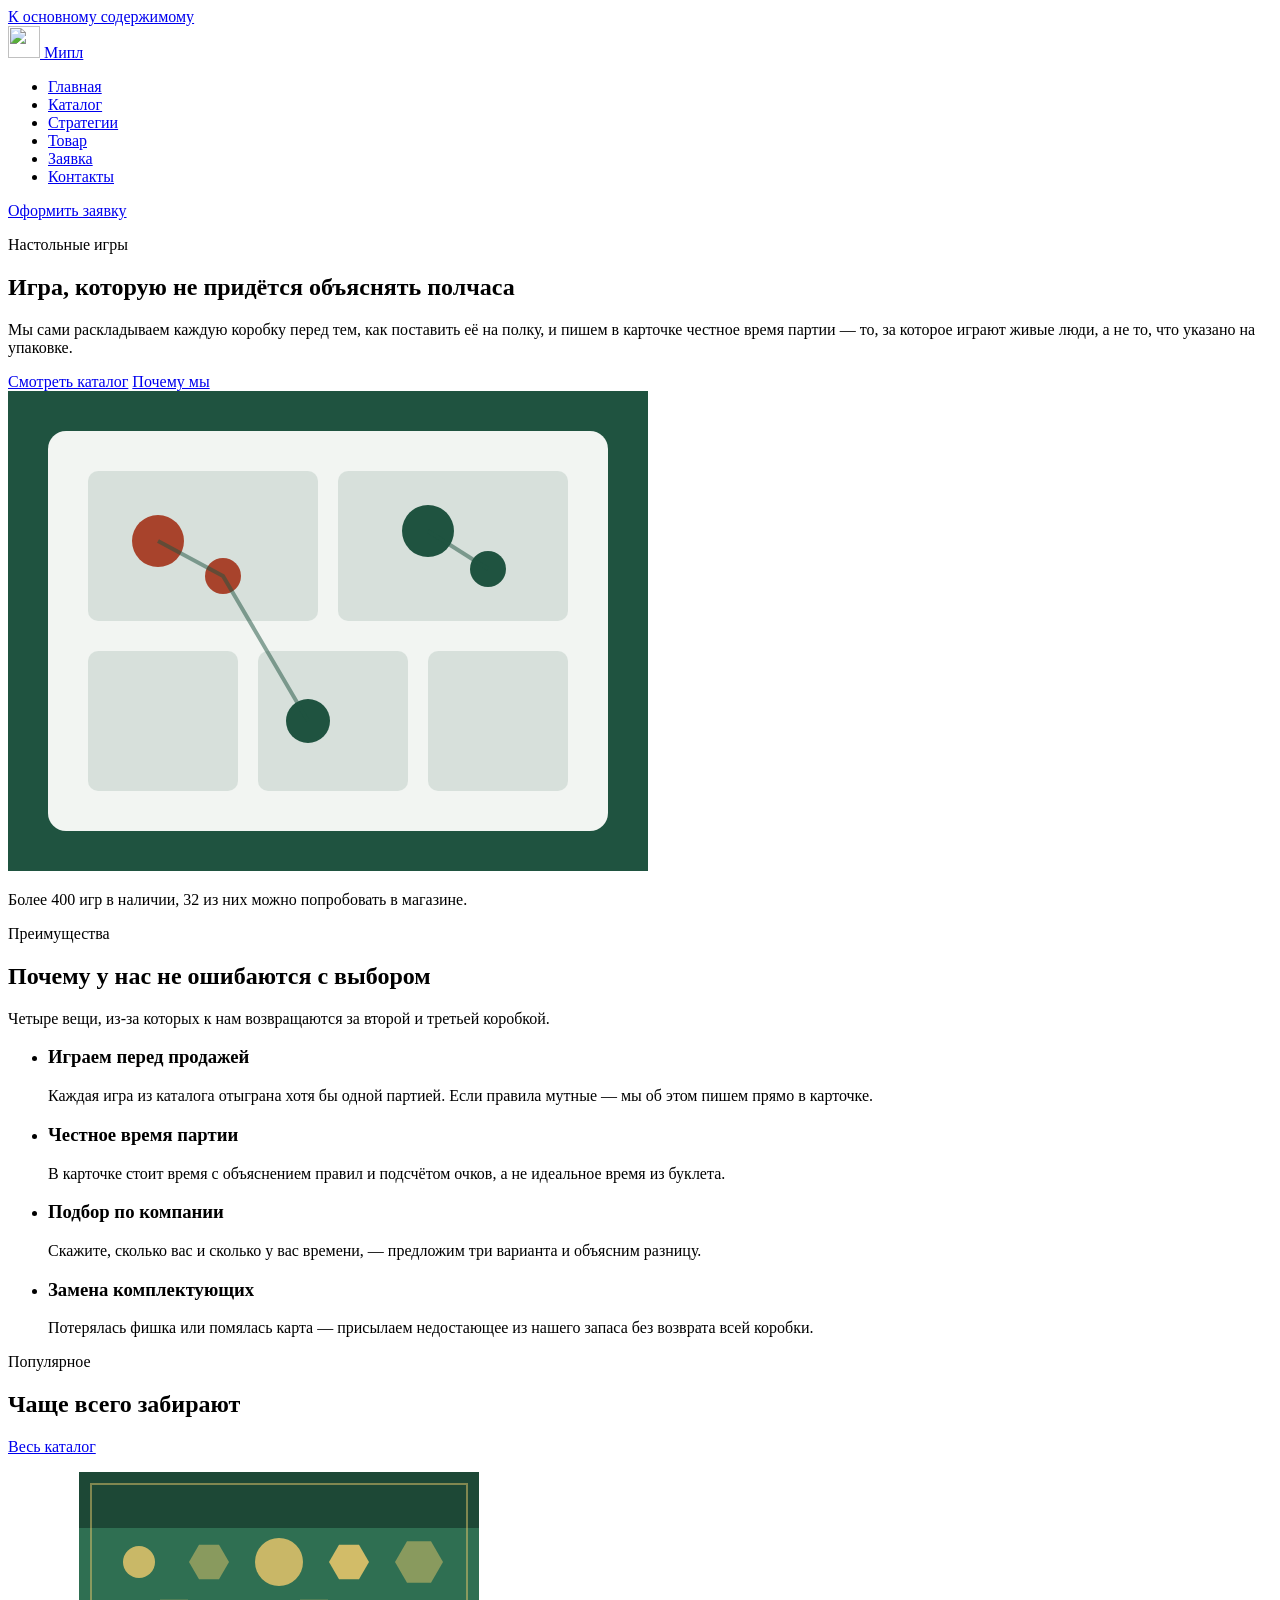
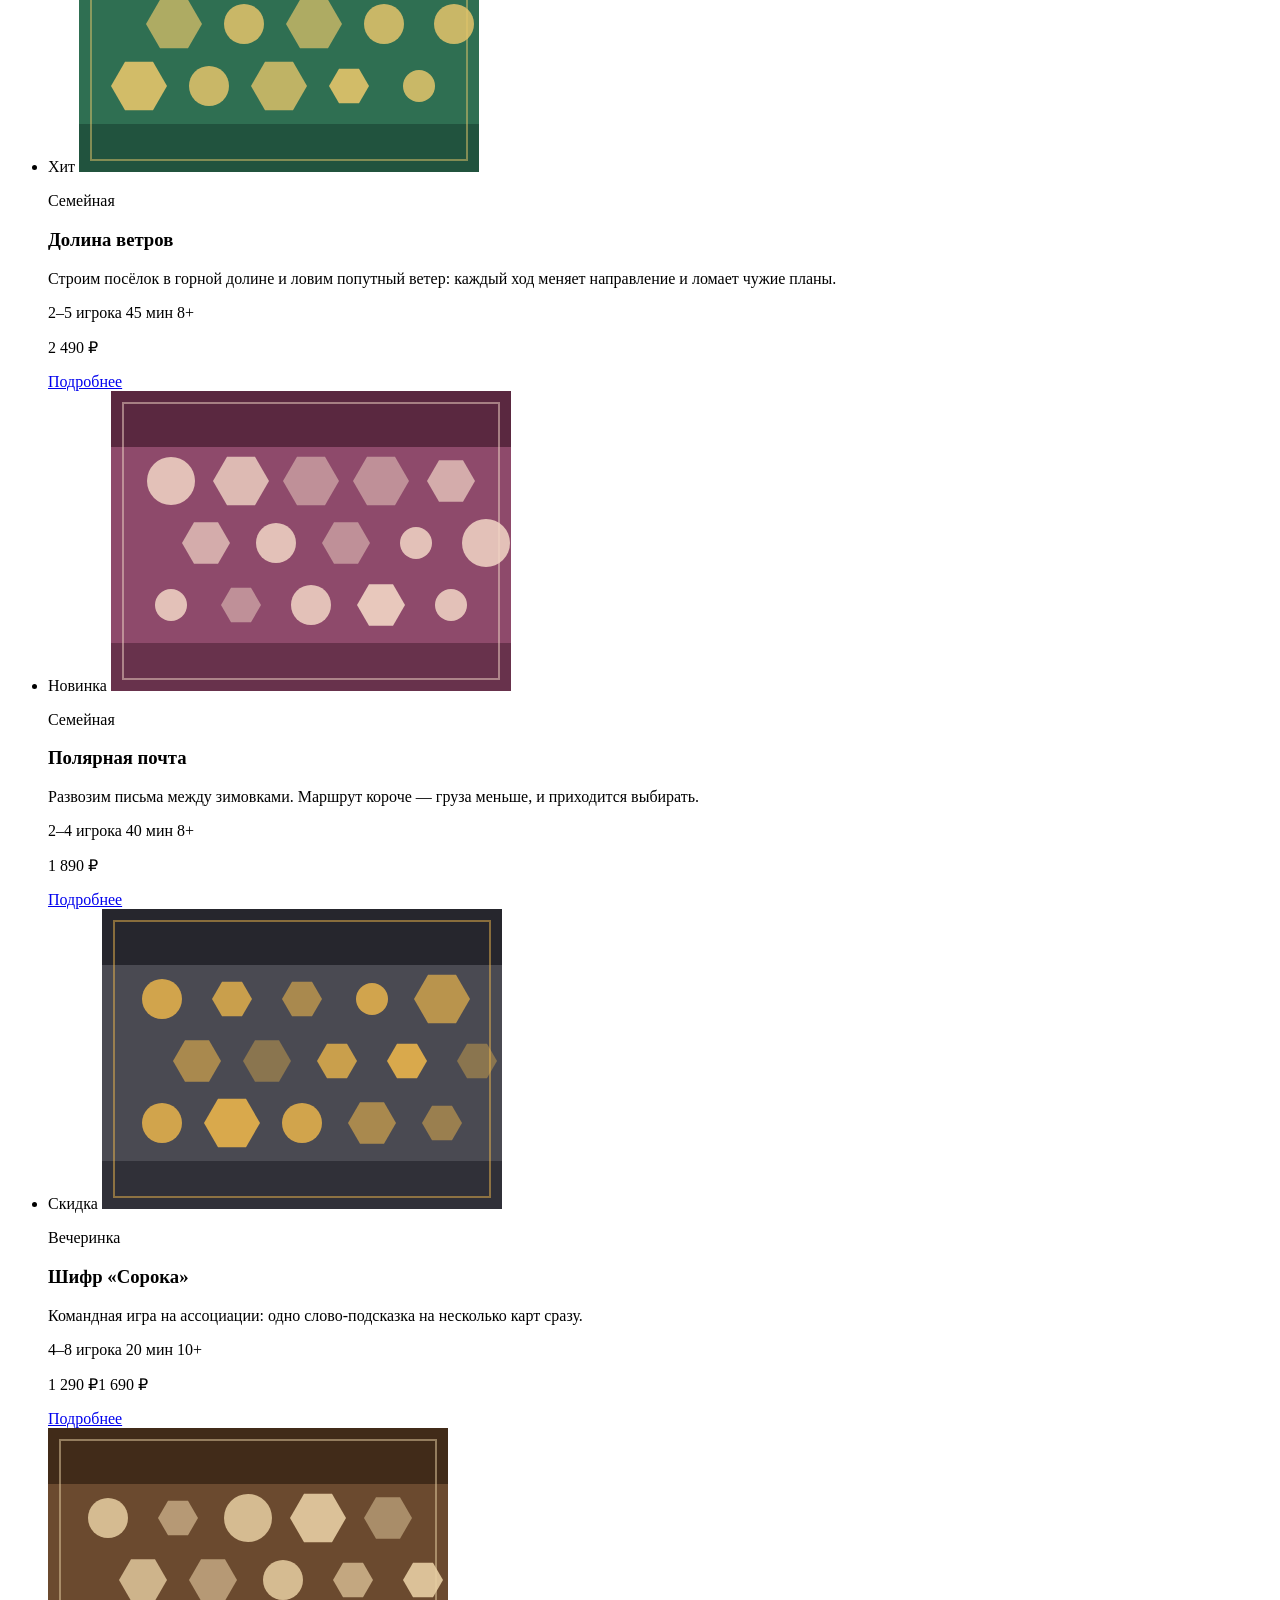
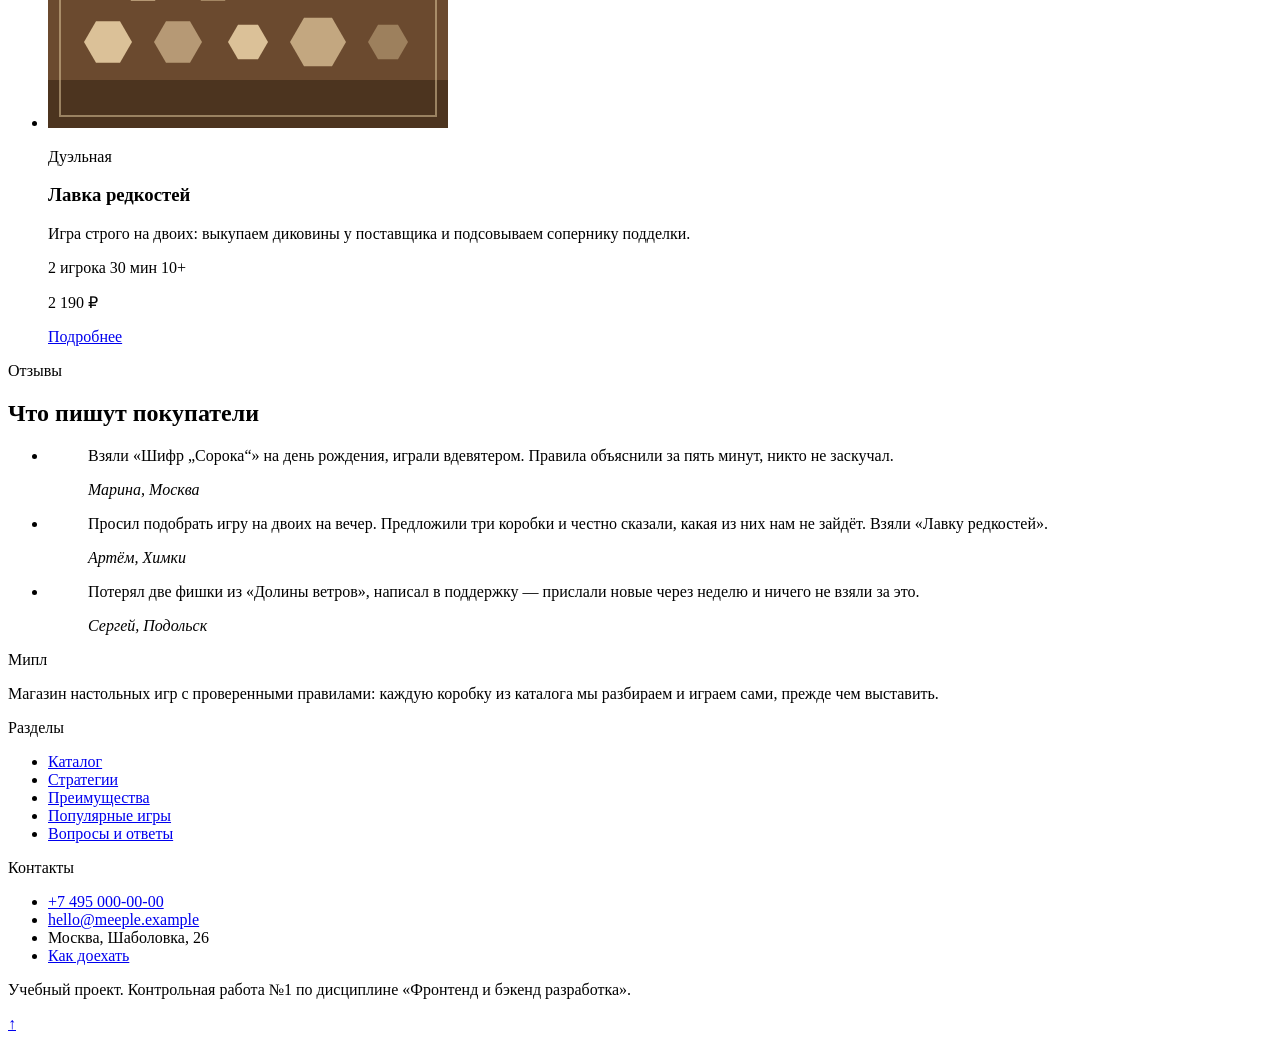
==== index.html @ 263134f0 "Главная страница: первый экран, преимущества, популярные игры, отзывы" ====
<!DOCTYPE html>
<html lang="ru">
<head>
  <meta charset="UTF-8">
  <meta name="viewport" content="width=device-width, initial-scale=1.0">
  <meta name="description" content="Настольные игры с честным описанием: отыгранные партии, реальное время игры и подбор под вашу компанию.">
  <title>Мипл — магазин настольных игр</title>
  <link rel="icon" href="images/logo.svg" type="image/svg+xml">
  <link rel="preconnect" href="https://fonts.googleapis.com">
  <link rel="preconnect" href="https://fonts.gstatic.com" crossorigin>
  <link rel="stylesheet"
        href="https://fonts.googleapis.com/css2?family=Bitter:wght@500;600;700&family=Golos+Text:wght@400;500;600;700&display=swap">
  <link rel="stylesheet" href="css/style.css">
</head>
<body>
  <a class="skip-link" href="#main">К основному содержимому</a>

  <header class="site-header" id="top">
    <div class="site-header__inner container">
      <a class="logo site-header__logo" href="index.html">
        <img class="logo__mark" src="images/logo.svg" width="32" height="32" alt="">
        <span class="logo__text">Мипл</span>
      </a>

      <nav class="site-nav" aria-label="Основная навигация">
        <ul class="site-nav__list">
            <li class="site-nav__item"><a class="site-nav__link site-nav__link--active" href="index.html" aria-current="page">Главная</a></li>
            <li class="site-nav__item"><a class="site-nav__link" href="catalog.html">Каталог</a></li>
            <li class="site-nav__item"><a class="site-nav__link" href="category.html">Стратегии</a></li>
            <li class="site-nav__item"><a class="site-nav__link" href="product.html">Товар</a></li>
            <li class="site-nav__item"><a class="site-nav__link" href="order.html">Заявка</a></li>
            <li class="site-nav__item"><a class="site-nav__link" href="contacts.html">Контакты</a></li>
        </ul>
      </nav>

      <a class="button button--ghost site-header__action" href="order.html">Оформить заявку</a>
    </div>
  </header>

  <main class="page" id="main">
    <section class="hero">
      <div class="hero__inner container">
        <div class="hero__text">
          <p class="eyebrow">Настольные игры</p>
          <h1 class="hero__title">Игра, которую не придётся объяснять полчаса</h1>
          <p class="hero__lead">
            Мы сами раскладываем каждую коробку перед тем, как поставить её
            на полку, и пишем в карточке честное время партии — то, за которое
            играют живые люди, а не то, что указано на упаковке.
          </p>
          <div class="button-group">
            <a class="button" href="catalog.html">Смотреть каталог</a>
            <a class="button button--ghost" href="#advantages">Почему мы</a>
          </div>
        </div>

        <div class="hero__media">
          <img class="hero__image" src="images/hero-table.svg" width="640" height="480"
               alt="Разложенная на столе настольная игра с фишками и связями между ними">
          <p class="hero__note">Более 400 игр в наличии, 32 из них можно попробовать в магазине.</p>
        </div>
      </div>
    </section>

    <section class="section" id="advantages">
      <div class="container">
        <div class="section__header">
          <div>
            <p class="eyebrow">Преимущества</p>
            <h2>Почему у нас не ошибаются с выбором</h2>
          </div>
          <p class="section__lead">
            Четыре вещи, из-за которых к нам возвращаются за второй и третьей коробкой.
          </p>
        </div>

        <ul class="advantages__list">
          <li class="advantage">
            <h3 class="advantage__title">Играем перед продажей</h3>
            <p class="advantage__text">
              Каждая игра из каталога отыграна хотя бы одной партией. Если правила
              мутные — мы об этом пишем прямо в карточке.
            </p>
          </li>
          <li class="advantage">
            <h3 class="advantage__title">Честное время партии</h3>
            <p class="advantage__text">
              В карточке стоит время с объяснением правил и подсчётом очков,
              а не идеальное время из буклета.
            </p>
          </li>
          <li class="advantage">
            <h3 class="advantage__title">Подбор по компании</h3>
            <p class="advantage__text">
              Скажите, сколько вас и сколько у вас времени, — предложим три
              варианта и объясним разницу.
            </p>
          </li>
          <li class="advantage">
            <h3 class="advantage__title">Замена комплектующих</h3>
            <p class="advantage__text">
              Потерялась фишка или помялась карта — присылаем недостающее
              из нашего запаса без возврата всей коробки.
            </p>
          </li>
        </ul>
      </div>
    </section>

    <section class="section section--tight" id="popular">
      <div class="container">
        <div class="section__header">
          <div>
            <p class="eyebrow">Популярное</p>
            <h2>Чаще всего забирают</h2>
          </div>
          <a class="button button--ghost" href="catalog.html">Весь каталог</a>
        </div>

        <ul class="card-grid">
      <li class="card-grid__item">
      <article class="product-card">
        <span class="product-card__badge product-card__badge--hit">Хит</span>
        <img class="product-card__image" src="images/game-valley.svg"
             width="400" height="300" alt="Коробка игры «Долина ветров»">
        <div class="product-card__body">
          <p class="product-card__category">Семейная</p>
          <h3 class="product-card__title">Долина ветров</h3>
          <p class="product-card__description">Строим посёлок в горной долине и ловим попутный ветер: каждый ход меняет направление и ломает чужие планы.</p>
          <p class="product-card__meta">
            <span>2–5 игрока</span>
            <span>45 мин</span>
            <span>8+</span>
          </p>
          <div class="product-card__footer">
            <p class="product-card__price">2 490 &#8381;</p>
            <a class="button" href="product.html">Подробнее</a>
          </div>
        </div>
      </article>
    </li>
      <li class="card-grid__item">
      <article class="product-card">
        <span class="product-card__badge product-card__badge--new">Новинка</span>
        <img class="product-card__image" src="images/game-post.svg"
             width="400" height="300" alt="Коробка игры «Полярная почта»">
        <div class="product-card__body">
          <p class="product-card__category">Семейная</p>
          <h3 class="product-card__title">Полярная почта</h3>
          <p class="product-card__description">Развозим письма между зимовками. Маршрут короче — груза меньше, и приходится выбирать.</p>
          <p class="product-card__meta">
            <span>2–4 игрока</span>
            <span>40 мин</span>
            <span>8+</span>
          </p>
          <div class="product-card__footer">
            <p class="product-card__price">1 890 &#8381;</p>
            <a class="button" href="product.html">Подробнее</a>
          </div>
        </div>
      </article>
    </li>
      <li class="card-grid__item">
      <article class="product-card product-card--discount">
        <span class="product-card__badge product-card__badge--sale">Скидка</span>
        <img class="product-card__image" src="images/game-magpie.svg"
             width="400" height="300" alt="Коробка игры «Шифр «Сорока»»">
        <div class="product-card__body">
          <p class="product-card__category">Вечеринка</p>
          <h3 class="product-card__title">Шифр «Сорока»</h3>
          <p class="product-card__description">Командная игра на ассоциации: одно слово-подсказка на несколько карт сразу.</p>
          <p class="product-card__meta">
            <span>4–8 игрока</span>
            <span>20 мин</span>
            <span>10+</span>
          </p>
          <div class="product-card__footer">
            <p class="product-card__price">1 290 &#8381;<span class="product-card__price-old">1 690 &#8381;</span></p>
            <a class="button" href="product.html">Подробнее</a>
          </div>
        </div>
      </article>
    </li>
      <li class="card-grid__item">
      <article class="product-card">
        <img class="product-card__image" src="images/game-curio.svg"
             width="400" height="300" alt="Коробка игры «Лавка редкостей»">
        <div class="product-card__body">
          <p class="product-card__category">Дуэльная</p>
          <h3 class="product-card__title">Лавка редкостей</h3>
          <p class="product-card__description">Игра строго на двоих: выкупаем диковины у поставщика и подсовываем сопернику подделки.</p>
          <p class="product-card__meta">
            <span>2 игрока</span>
            <span>30 мин</span>
            <span>10+</span>
          </p>
          <div class="product-card__footer">
            <p class="product-card__price">2 190 &#8381;</p>
            <a class="button" href="product.html">Подробнее</a>
          </div>
        </div>
      </article>
    </li>
        </ul>
      </div>
    </section>

    <section class="section section--tight" id="reviews">
      <div class="container">
        <div class="section__header">
          <div>
            <p class="eyebrow">Отзывы</p>
            <h2>Что пишут покупатели</h2>
          </div>
        </div>

        <ul class="reviews__list">
          <li>
            <blockquote class="review">
              <p class="review__text">
                Взяли «Шифр „Сорока“» на день рождения, играли вдевятером.
                Правила объяснили за пять минут, никто не заскучал.
              </p>
              <footer><cite class="review__author">Марина, Москва</cite></footer>
            </blockquote>
          </li>
          <li>
            <blockquote class="review">
              <p class="review__text">
                Просил подобрать игру на двоих на вечер. Предложили три коробки
                и честно сказали, какая из них нам не зайдёт. Взяли «Лавку редкостей».
              </p>
              <footer><cite class="review__author">Артём, Химки</cite></footer>
            </blockquote>
          </li>
          <li>
            <blockquote class="review">
              <p class="review__text">
                Потерял две фишки из «Долины ветров», написал в поддержку —
                прислали новые через неделю и ничего не взяли за это.
              </p>
              <footer><cite class="review__author">Сергей, Подольск</cite></footer>
            </blockquote>
          </li>
        </ul>
      </div>
    </section>
  </main>

  <footer class="site-footer">
    <div class="site-footer__inner container">
      <div class="site-footer__col">
        <p class="site-footer__title">Мипл</p>
        <p class="site-footer__text">
          Магазин настольных игр с проверенными правилами: каждую коробку
          из каталога мы разбираем и играем сами, прежде чем выставить.
        </p>
      </div>

      <div class="site-footer__col">
        <p class="site-footer__title">Разделы</p>
        <ul class="site-footer__list">
          <li class="site-footer__item"><a class="site-footer__link" href="catalog.html">Каталог</a></li>
          <li class="site-footer__item"><a class="site-footer__link" href="category.html">Стратегии</a></li>
          <li class="site-footer__item"><a class="site-footer__link" href="index.html#advantages">Преимущества</a></li>
          <li class="site-footer__item"><a class="site-footer__link" href="index.html#popular">Популярные игры</a></li>
          <li class="site-footer__item"><a class="site-footer__link" href="faq.html">Вопросы и ответы</a></li>
        </ul>
      </div>

      <div class="site-footer__col" id="contacts">
        <p class="site-footer__title">Контакты</p>
        <ul class="site-footer__list">
          <li class="site-footer__item"><a class="site-footer__link" href="tel:+74950000000">+7 495 000-00-00</a></li>
          <li class="site-footer__item"><a class="site-footer__link" href="mailto:hello@meeple.example">hello@meeple.example</a></li>
          <li class="site-footer__item">Москва, Шаболовка, 26</li>
          <li class="site-footer__item"><a class="site-footer__link" href="contacts.html">Как доехать</a></li>
        </ul>
      </div>
    </div>

    <div class="site-footer__bottom container">
      <p>Учебный проект. Контрольная работа №1 по дисциплине «Фронтенд и бэкенд разработка».</p>
    </div>
  </footer>

  <a class="to-top" href="#top" aria-label="Наверх">&#8593;</a>
</body>
</html>
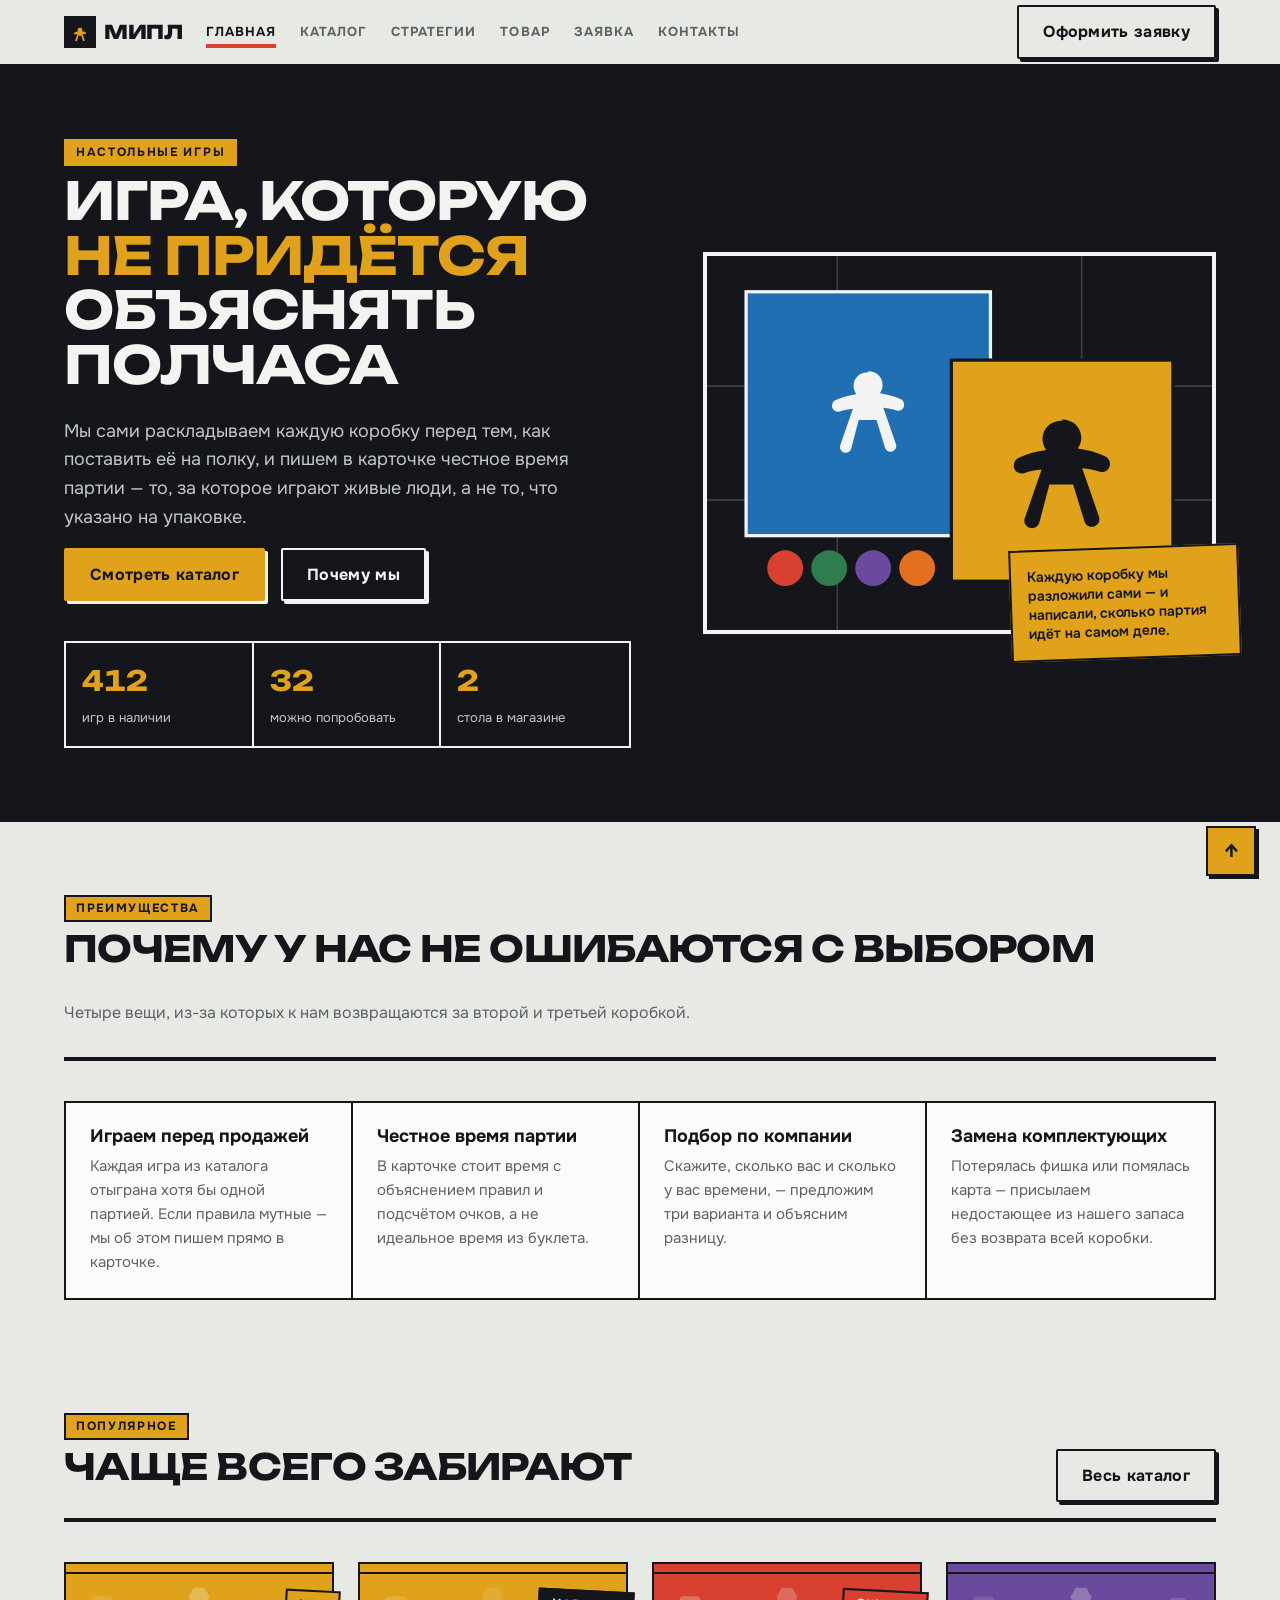
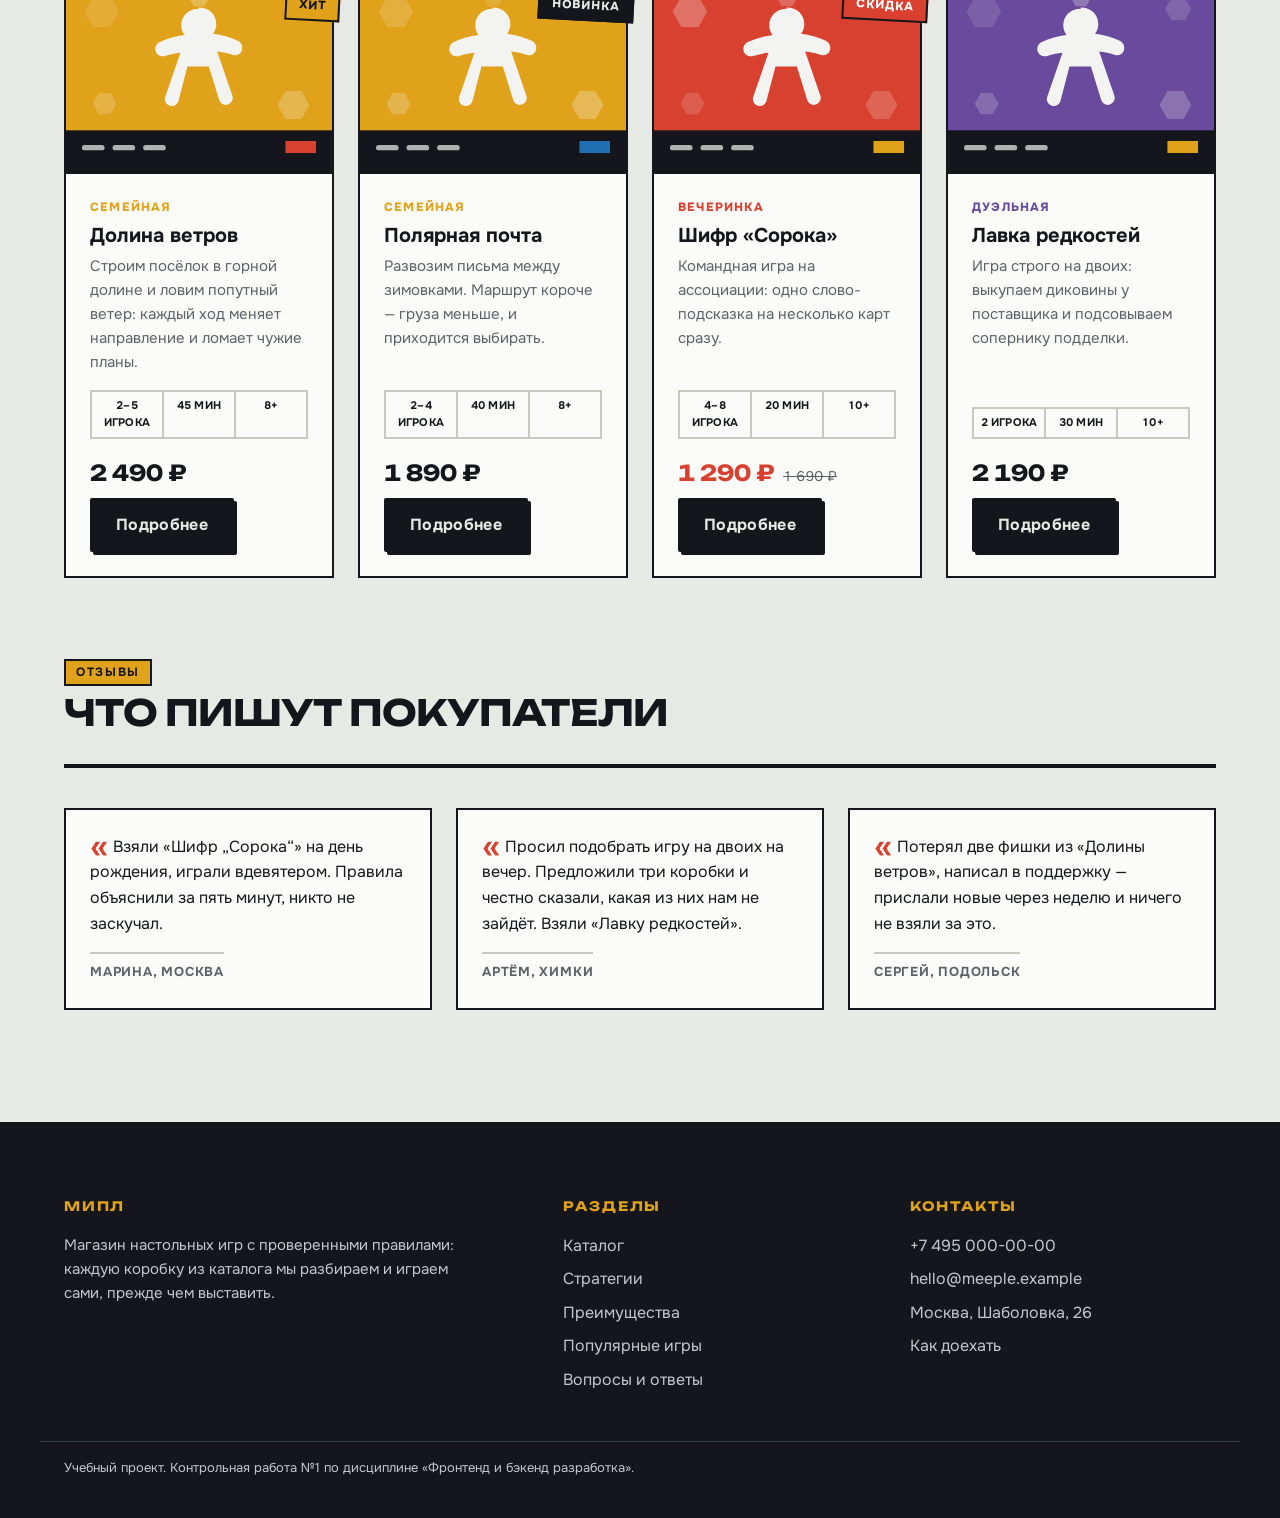
==== commit c44b8dda: "Переработка оформления: концепция коробки и цвета фишек игроков" ====
--- a/index.html
+++ b/index.html
@@ -9,7 +9,7 @@
   <link rel="preconnect" href="https://fonts.googleapis.com">
   <link rel="preconnect" href="https://fonts.gstatic.com" crossorigin>
   <link rel="stylesheet"
-        href="https://fonts.googleapis.com/css2?family=Bitter:wght@500;600;700&family=Golos+Text:wght@400;500;600;700&display=swap">
+        href="https://fonts.googleapis.com/css2?family=Unbounded:wght@700;800&family=Onest:wght@400;600;700;800&display=swap">
   <link rel="stylesheet" href="css/style.css">
 </head>
 <body>
@@ -42,7 +42,7 @@
       <div class="hero__inner container">
         <div class="hero__text">
           <p class="eyebrow">Настольные игры</p>
-          <h1 class="hero__title">Игра, которую не придётся объяснять полчаса</h1>
+          <h1 class="hero__title">Игра, которую <span class="hero__title-accent">не придётся</span> объяснять полчаса</h1>
           <p class="hero__lead">
             Мы сами раскладываем каждую коробку перед тем, как поставить её
             на полку, и пишем в карточке честное время партии — то, за которое
@@ -52,12 +52,27 @@
             <a class="button" href="catalog.html">Смотреть каталог</a>
             <a class="button button--ghost" href="#advantages">Почему мы</a>
           </div>
+
+          <ul class="hero__stats">
+            <li class="hero__stat">
+              <span class="hero__stat-value">412</span>
+              <span class="hero__stat-label">игр в наличии</span>
+            </li>
+            <li class="hero__stat">
+              <span class="hero__stat-value">32</span>
+              <span class="hero__stat-label">можно попробовать</span>
+            </li>
+            <li class="hero__stat">
+              <span class="hero__stat-value">2</span>
+              <span class="hero__stat-label">стола в магазине</span>
+            </li>
+          </ul>
         </div>
 
         <div class="hero__media">
           <img class="hero__image" src="images/hero-table.svg" width="640" height="480"
                alt="Разложенная на столе настольная игра с фишками и связями между ними">
-          <p class="hero__note">Более 400 игр в наличии, 32 из них можно попробовать в магазине.</p>
+          <p class="hero__note">Каждую коробку мы разложили сами — и написали, сколько партия идёт на самом деле.</p>
         </div>
       </div>
     </section>
@@ -119,7 +134,7 @@
 
         <ul class="card-grid">
       <li class="card-grid__item">
-      <article class="product-card">
+      <article class="product-card product-card--family">
         <span class="product-card__badge product-card__badge--hit">Хит</span>
         <img class="product-card__image" src="images/game-valley.svg"
              width="400" height="300" alt="Коробка игры «Долина ветров»">
@@ -140,7 +155,7 @@
       </article>
     </li>
       <li class="card-grid__item">
-      <article class="product-card">
+      <article class="product-card product-card--family">
         <span class="product-card__badge product-card__badge--new">Новинка</span>
         <img class="product-card__image" src="images/game-post.svg"
              width="400" height="300" alt="Коробка игры «Полярная почта»">
@@ -161,7 +176,7 @@
       </article>
     </li>
       <li class="card-grid__item">
-      <article class="product-card product-card--discount">
+      <article class="product-card product-card--party product-card--discount">
         <span class="product-card__badge product-card__badge--sale">Скидка</span>
         <img class="product-card__image" src="images/game-magpie.svg"
              width="400" height="300" alt="Коробка игры «Шифр «Сорока»»">
@@ -182,7 +197,7 @@
       </article>
     </li>
       <li class="card-grid__item">
-      <article class="product-card">
+      <article class="product-card product-card--duel">
         <img class="product-card__image" src="images/game-curio.svg"
              width="400" height="300" alt="Коробка игры «Лавка редкостей»">
         <div class="product-card__body">
--- a/css/style.css
+++ b/css/style.css
@@ -0,0 +1,1494 @@
+/* ============================================================
+   «Мипл» — магазин настольных игр
+   Контрольная работа №1. HTML и CSS
+   Мухамбетов Алим, ЭФБО-13-25
+
+   Оформление построено на двух вещах из самой предметной области:
+   крышка коробки (плотная плашка цвета, жёсткая рамка, никаких
+   размытых теней) и цвета фишек игроков — красный, синий, жёлтый,
+   зелёный, фиолетовый, оранжевый. Цвет фишки закреплён за категорией
+   игры и используется как признак, а не как украшение.
+   ============================================================ */
+
+/* ---------- 1. Переменные ---------- */
+
+:root {
+  /* Основа */
+  --color-bg: #e7e9e4;
+  --color-surface: #fbfbf9;
+  --color-surface-alt: #dfe2db;
+  --color-ink: #14161b;
+  --color-text: #14161b;
+  --color-muted: #5d6268;
+  --color-border: #14161b;
+  --color-line: #c6cac1;
+
+  /* Тёмная панель (первый экран, подвал) остаётся тёмной в обеих темах */
+  --color-panel: #14161b;
+  --color-on-panel: #f3f4f1;
+  --color-on-panel-muted: #c3c7cc;
+  --color-panel-line: #3a404a;
+
+  /* Цвета фишек игроков — они же цвета категорий */
+  --color-red: #d8402f;
+  --color-blue: #1f6fb2;
+  --color-yellow: #e0a21a;
+  --color-green: #2f7d4f;
+  --color-purple: #6a4a9c;
+  --color-orange: #e2701f;
+
+  /* Служебные роли */
+  --color-primary: #14161b;
+  --color-primary-dark: #d8402f;
+  --color-accent: #e0a21a;
+  --color-danger: #a8231b;
+  --color-success: #2f7d4f;
+
+  /* Цвет текущего блока: карточки, чипса, строки. Перебивается модификатором. */
+  --card-color: var(--color-ink);
+
+  /* Отступы */
+  --space-xs: 4px;
+  --space-sm: 8px;
+  --space-md: 16px;
+  --space-lg: 24px;
+  --space-xl: 40px;
+  --space-2xl: 72px;
+
+  /* Жёсткая тень без размытия — так лежит картонная коробка на столе */
+  --lift: 5px 5px 0 var(--color-ink);
+  --lift-sm: 3px 3px 0 var(--color-ink);
+  --border-width: 2px;
+  --radius-sm: 2px;
+
+  /* Типографика */
+  --font-display: "Unbounded", "Arial Black", Impact, sans-serif;
+  --font-body: "Onest", "Segoe UI", system-ui, sans-serif;
+
+  --container: 1200px;
+  --header-height: 64px;
+}
+
+@media (prefers-color-scheme: dark) {
+  :root {
+    --color-bg: #101217;
+    --color-surface: #191c22;
+    --color-surface-alt: #22262e;
+    --color-ink: #f3f4f1;
+    --color-text: #f3f4f1;
+    --color-muted: #9aa1a9;
+    --color-border: #3a404a;
+    --color-line: #2c313a;
+
+    --color-panel: #07090c;
+    --color-on-panel: #f3f4f1;
+    --color-on-panel-muted: #aab1b9;
+    --color-panel-line: #2c313a;
+
+    --color-red: #ef6a57;
+    --color-blue: #5a9fdc;
+    --color-yellow: #f0bc4a;
+    --color-green: #5ba97a;
+    --color-purple: #9b7fd0;
+    --color-orange: #f08f4a;
+
+    --color-primary: #f3f4f1;
+    --color-primary-dark: #ef6a57;
+    --color-danger: #ef6a57;
+    --color-success: #5ba97a;
+
+    --lift: 5px 5px 0 #000000;
+    --lift-sm: 3px 3px 0 #000000;
+  }
+}
+
+/* ---------- 2. Базовые стили ---------- */
+
+*,
+*::before,
+*::after {
+  box-sizing: border-box;
+}
+
+html {
+  scroll-behavior: smooth;
+  scroll-padding-top: calc(var(--header-height) + var(--space-lg));
+}
+
+body {
+  margin: 0;
+  background-color: var(--color-bg);
+  color: var(--color-text);
+  font-family: var(--font-body);
+  font-size: 16px;
+  line-height: 1.6;
+  -webkit-font-smoothing: antialiased;
+}
+
+h1,
+h2,
+h3 {
+  margin: 0 0 var(--space-md);
+  font-family: var(--font-display);
+  font-weight: 700;
+  line-height: 1.05;
+  letter-spacing: -0.02em;
+  text-wrap: balance;
+}
+
+h1 {
+  font-size: clamp(32px, 5.2vw, 60px);
+  text-transform: uppercase;
+}
+
+h2 {
+  font-size: clamp(24px, 3.2vw, 36px);
+  text-transform: uppercase;
+}
+
+h3 {
+  font-family: var(--font-body);
+  font-size: 20px;
+  font-weight: 700;
+  letter-spacing: 0;
+  text-transform: none;
+}
+
+p {
+  margin: 0 0 var(--space-md);
+}
+
+a {
+  color: var(--color-text);
+  text-decoration-thickness: 2px;
+  text-underline-offset: 3px;
+}
+
+img {
+  display: block;
+  max-width: 100%;
+  height: auto;
+}
+
+ul,
+ol {
+  margin: 0 0 var(--space-md);
+  padding-left: var(--space-lg);
+}
+
+:focus-visible {
+  outline: 3px solid var(--color-yellow);
+  outline-offset: 2px;
+}
+
+/* ---------- 3. Служебные блоки ---------- */
+
+.container {
+  width: 100%;
+  max-width: var(--container);
+  margin: 0 auto;
+  padding: 0 var(--space-lg);
+}
+
+.visually-hidden {
+  position: absolute;
+  width: 1px;
+  height: 1px;
+  margin: -1px;
+  padding: 0;
+  overflow: hidden;
+  clip-path: inset(50%);
+  white-space: nowrap;
+}
+
+.skip-link {
+  position: absolute;
+  top: var(--space-sm);
+  left: var(--space-sm);
+  z-index: 100;
+  padding: var(--space-sm) var(--space-md);
+  border: var(--border-width) solid var(--color-ink);
+  background-color: var(--color-yellow);
+  color: #14161b;
+  font-weight: 700;
+  text-decoration: none;
+  transform: translateY(-250%);
+  transition: transform 0.15s ease;
+}
+
+.skip-link:focus-visible {
+  transform: translateY(0);
+}
+
+.section {
+  padding: var(--space-2xl) 0;
+}
+
+.section--tight {
+  padding: var(--space-xl) 0;
+}
+
+.section__header {
+  display: flex;
+  flex-wrap: wrap;
+  align-items: flex-end;
+  justify-content: space-between;
+  gap: var(--space-md);
+  margin-bottom: var(--space-xl);
+  padding-bottom: var(--space-md);
+  border-bottom: 4px solid var(--color-ink);
+}
+
+.section__lead {
+  max-width: 58ch;
+  color: var(--color-muted);
+}
+
+.eyebrow {
+  display: inline-block;
+  margin: 0 0 var(--space-sm);
+  padding: 2px 10px;
+  border: var(--border-width) solid var(--color-ink);
+  background-color: var(--color-accent);
+  color: #14161b;
+  font-size: 12px;
+  font-weight: 700;
+  letter-spacing: 0.14em;
+  text-transform: uppercase;
+}
+
+/* ---------- 4. Кнопки ---------- */
+
+.button {
+  display: inline-flex;
+  align-items: center;
+  justify-content: center;
+  gap: var(--space-sm);
+  padding: 12px var(--space-lg);
+  border: var(--border-width) solid var(--color-ink);
+  border-radius: var(--radius-sm);
+  background-color: var(--color-ink);
+  box-shadow: var(--lift-sm);
+  color: var(--color-bg);
+  font: inherit;
+  font-weight: 700;
+  letter-spacing: 0.02em;
+  text-decoration: none;
+  cursor: pointer;
+  transition: transform 0.12s ease, box-shadow 0.12s ease, background-color 0.12s ease;
+}
+
+.button:hover {
+  background-color: var(--color-primary-dark);
+  transform: translate(-2px, -2px);
+  box-shadow: 5px 5px 0 var(--color-ink);
+}
+
+.button:active {
+  transform: translate(2px, 2px);
+  box-shadow: 0 0 0 var(--color-ink);
+}
+
+.button:focus-visible {
+  outline: 3px solid var(--color-yellow);
+  outline-offset: 3px;
+}
+
+.button--ghost {
+  background-color: transparent;
+  color: var(--color-text);
+}
+
+.button--ghost:hover {
+  background-color: var(--color-yellow);
+  color: #14161b;
+}
+
+.button--wide {
+  width: 100%;
+}
+
+.button:disabled,
+.button--disabled {
+  opacity: 0.45;
+  cursor: not-allowed;
+}
+
+.button:disabled:hover,
+.button--disabled:hover {
+  background-color: var(--color-ink);
+  transform: none;
+  box-shadow: var(--lift-sm);
+}
+
+.button-group {
+  display: flex;
+  flex-wrap: wrap;
+  gap: var(--space-md);
+}
+
+/* ---------- 5. Шапка и навигация ---------- */
+
+.site-header {
+  position: sticky;
+  top: 0;
+  z-index: 40;
+  background-color: var(--color-bg);
+  border-bottom: var(--border-width) solid var(--color-ink);
+}
+
+.site-header__inner {
+  display: flex;
+  align-items: center;
+  gap: var(--space-lg);
+  min-height: var(--header-height);
+}
+
+.logo {
+  display: inline-flex;
+  align-items: center;
+  gap: var(--space-sm);
+  color: var(--color-text);
+  font-family: var(--font-display);
+  font-size: 19px;
+  font-weight: 800;
+  letter-spacing: -0.02em;
+  text-decoration: none;
+  text-transform: uppercase;
+  white-space: nowrap;
+}
+
+.site-nav {
+  flex: 1 1 auto;
+}
+
+.site-nav__list {
+  display: flex;
+  flex-wrap: wrap;
+  gap: var(--space-xs) var(--space-lg);
+  margin: 0;
+  padding: 0;
+  list-style: none;
+}
+
+.site-nav__link {
+  position: relative;
+  display: inline-block;
+  padding: var(--space-sm) 0;
+  color: var(--color-muted);
+  font-size: 13px;
+  font-weight: 700;
+  letter-spacing: 0.08em;
+  text-decoration: none;
+  text-transform: uppercase;
+  transition: color 0.12s ease;
+}
+
+.site-nav__link::after {
+  content: "";
+  position: absolute;
+  right: 0;
+  bottom: 2px;
+  left: 0;
+  height: 4px;
+  background-color: var(--color-ink);
+  transform: scaleX(0);
+  transform-origin: left;
+  transition: transform 0.15s ease;
+}
+
+.site-nav__link:hover {
+  color: var(--color-text);
+}
+
+.site-nav__link:hover::after {
+  transform: scaleX(1);
+}
+
+.site-nav__link--active {
+  color: var(--color-text);
+}
+
+.site-nav__link--active::after {
+  background-color: var(--color-red);
+  transform: scaleX(1);
+}
+
+.site-header__action {
+  flex: 0 0 auto;
+}
+
+/* ---------- 6. Хлебные крошки ---------- */
+
+.breadcrumbs {
+  padding-top: var(--space-lg);
+}
+
+.breadcrumbs__list {
+  display: flex;
+  flex-wrap: wrap;
+  align-items: center;
+  gap: var(--space-sm);
+  margin: 0;
+  padding: 0;
+  list-style: none;
+  color: var(--color-muted);
+  font-size: 13px;
+  letter-spacing: 0.04em;
+  text-transform: uppercase;
+}
+
+.breadcrumbs__item:not(:last-child)::after {
+  content: "→";
+  margin-left: var(--space-sm);
+}
+
+.breadcrumbs__link {
+  color: var(--color-muted);
+}
+
+.breadcrumbs__link:hover {
+  color: var(--color-text);
+}
+
+/* ---------- 7. Первый экран ---------- */
+
+.hero {
+  padding: var(--space-2xl) 0;
+  background-color: var(--color-panel);
+  color: var(--color-on-panel);
+  border-bottom: var(--border-width) solid var(--color-panel);
+}
+
+.hero__inner {
+  display: grid;
+  grid-template-columns: 1.05fr 0.95fr;
+  align-items: center;
+  gap: var(--space-2xl);
+}
+
+.hero__title {
+  margin-bottom: var(--space-lg);
+  color: var(--color-on-panel);
+  font-size: clamp(30px, 4.3vw, 52px);
+}
+
+.hero__title-accent {
+  color: var(--color-yellow);
+}
+
+.hero__lead {
+  max-width: 46ch;
+  color: var(--color-on-panel-muted);
+  font-size: 18px;
+}
+
+.hero .eyebrow {
+  border-color: var(--color-yellow);
+}
+
+.hero .button {
+  background-color: var(--color-yellow);
+  border-color: var(--color-yellow);
+  box-shadow: 3px 3px 0 var(--color-on-panel);
+  color: #14161b;
+}
+
+.hero .button:hover {
+  background-color: var(--color-red);
+  border-color: var(--color-red);
+  box-shadow: 5px 5px 0 var(--color-on-panel);
+  color: #ffffff;
+}
+
+.hero .button--ghost {
+  background-color: transparent;
+  border-color: var(--color-on-panel);
+  box-shadow: 3px 3px 0 var(--color-on-panel);
+  color: var(--color-on-panel);
+}
+
+.hero .button--ghost:hover {
+  background-color: var(--color-yellow);
+  box-shadow: 5px 5px 0 var(--color-on-panel);
+  color: #14161b;
+}
+
+.hero__media {
+  position: relative;
+}
+
+.hero__image {
+  width: 100%;
+  border: 4px solid var(--color-on-panel);
+}
+
+.hero__note {
+  position: absolute;
+  right: calc(-1 * var(--space-lg));
+  bottom: calc(-1 * var(--space-lg));
+  z-index: 2;
+  max-width: 230px;
+  margin: 0;
+  padding: var(--space-md);
+  border: var(--border-width) solid var(--color-ink);
+  background-color: var(--color-yellow);
+  color: #14161b;
+  font-size: 14px;
+  font-weight: 600;
+  line-height: 1.35;
+  transform: rotate(-2deg);
+}
+
+/* Счётчики под первым экраном — реальные числа, а не украшение */
+.hero__stats {
+  display: flex;
+  flex-wrap: wrap;
+  gap: 0;
+  margin: var(--space-xl) 0 0;
+  padding: 0;
+  list-style: none;
+  border: var(--border-width) solid var(--color-on-panel);
+}
+
+.hero__stat {
+  flex: 1 1 140px;
+  padding: var(--space-md);
+  border-right: var(--border-width) solid var(--color-on-panel);
+}
+
+.hero__stat:last-child {
+  border-right: 0;
+}
+
+.hero__stat-value {
+  display: block;
+  font-family: var(--font-display);
+  font-size: 28px;
+  font-weight: 700;
+  font-variant-numeric: tabular-nums;
+  color: var(--color-yellow);
+}
+
+.hero__stat-label {
+  color: var(--color-on-panel-muted);
+  font-size: 13px;
+}
+
+/* ---------- 8. Преимущества ---------- */
+
+.advantages__list {
+  display: grid;
+  grid-template-columns: repeat(auto-fit, minmax(240px, 1fr));
+  gap: 0;
+  margin: 0;
+  padding: 0;
+  list-style: none;
+  border: var(--border-width) solid var(--color-ink);
+}
+
+.advantage {
+  padding: var(--space-lg);
+  border-right: var(--border-width) solid var(--color-ink);
+  background-color: var(--color-surface);
+}
+
+.advantage:last-child {
+  border-right: 0;
+}
+
+.advantage__title {
+  margin-bottom: var(--space-sm);
+  font-size: 18px;
+}
+
+.advantage__text {
+  margin: 0;
+  color: var(--color-muted);
+  font-size: 15px;
+}
+
+/* ---------- 9. Карточки товаров ---------- */
+
+/* Цвет фишки игрока закреплён за категорией */
+.product-card--family { --card-color: var(--color-yellow); }
+.product-card--strategy { --card-color: var(--color-blue); }
+.product-card--party { --card-color: var(--color-red); }
+.product-card--duel { --card-color: var(--color-purple); }
+.product-card--detective { --card-color: var(--color-green); }
+.product-card--kids { --card-color: var(--color-orange); }
+
+.card-grid {
+  display: grid;
+  grid-template-columns: repeat(auto-fill, minmax(260px, 1fr));
+  gap: var(--space-lg);
+  margin: 0;
+  padding: 0;
+  list-style: none;
+}
+
+.product-card {
+  position: relative;
+  display: flex;
+  flex-direction: column;
+  height: 100%;
+  border: var(--border-width) solid var(--color-ink);
+  background-color: var(--color-surface);
+  transition: transform 0.12s ease, box-shadow 0.12s ease;
+}
+
+.product-card::before {
+  content: "";
+  display: block;
+  height: 10px;
+  background-color: var(--card-color);
+  border-bottom: var(--border-width) solid var(--color-ink);
+}
+
+.product-card:hover,
+.product-card:focus-within {
+  transform: translate(-3px, -3px);
+  box-shadow: var(--lift);
+}
+
+.product-card__image {
+  width: 100%;
+  aspect-ratio: 4 / 3;
+  object-fit: cover;
+  border-bottom: var(--border-width) solid var(--color-ink);
+}
+
+.product-card__badge {
+  position: absolute;
+  top: 26px;
+  right: -8px;
+  z-index: 3;
+  padding: 4px 12px;
+  border: var(--border-width) solid var(--color-ink);
+  background-color: var(--color-surface);
+  color: var(--color-text);
+  font-size: 12px;
+  font-weight: 800;
+  letter-spacing: 0.08em;
+  text-transform: uppercase;
+  transform: rotate(3deg);
+}
+
+.product-card__badge--hit {
+  background-color: var(--color-yellow);
+  color: #14161b;
+}
+
+.product-card__badge--sale {
+  background-color: var(--color-red);
+  color: #ffffff;
+}
+
+.product-card__badge--new {
+  background-color: var(--color-ink);
+  color: var(--color-bg);
+}
+
+.product-card__body {
+  display: flex;
+  flex: 1 1 auto;
+  flex-direction: column;
+  gap: var(--space-sm);
+  padding: var(--space-lg);
+}
+
+.product-card__category {
+  margin: 0;
+  color: var(--card-color);
+  font-size: 12px;
+  font-weight: 800;
+  letter-spacing: 0.1em;
+  text-transform: uppercase;
+}
+
+.product-card__title {
+  margin: 0;
+  font-size: 20px;
+}
+
+.product-card__description {
+  flex: 1 1 auto;
+  margin: 0;
+  color: var(--color-muted);
+  font-size: 15px;
+}
+
+/* Три метки как на дне коробки: игроки, время, возраст */
+.product-card__meta {
+  display: flex;
+  flex-wrap: nowrap;
+  gap: 0;
+  margin: var(--space-sm) 0 0;
+  border: var(--border-width) solid var(--color-line);
+  font-size: 11px;
+  font-weight: 700;
+  letter-spacing: 0.02em;
+  text-transform: uppercase;
+}
+
+.product-card__meta span {
+  flex: 1 1 0;
+  min-width: 0;
+  padding: 5px 6px;
+  border-right: var(--border-width) solid var(--color-line);
+  text-align: center;
+  font-variant-numeric: tabular-nums;
+}
+
+.product-card__meta span:last-child {
+  border-right: 0;
+}
+
+.product-card__footer {
+  display: flex;
+  flex-wrap: wrap;
+  align-items: center;
+  justify-content: space-between;
+  gap: var(--space-sm);
+  margin-top: var(--space-sm);
+}
+
+.product-card__price {
+  margin: 0;
+  font-family: var(--font-display);
+  font-size: 22px;
+  font-weight: 700;
+  font-variant-numeric: tabular-nums;
+}
+
+.product-card__price-old {
+  margin-left: var(--space-sm);
+  color: var(--color-muted);
+  font-family: var(--font-body);
+  font-size: 14px;
+  font-weight: 400;
+  text-decoration: line-through;
+}
+
+.product-card--discount .product-card__price {
+  color: var(--color-red);
+}
+
+/* ---------- 10. Каталог ---------- */
+
+.catalog__layout {
+  display: grid;
+  grid-template-columns: 250px 1fr;
+  align-items: start;
+  gap: var(--space-xl);
+}
+
+.filters {
+  position: sticky;
+  top: calc(var(--header-height) + var(--space-lg));
+  padding: var(--space-lg);
+  border: var(--border-width) solid var(--color-ink);
+  background-color: var(--color-surface);
+}
+
+.filters__title {
+  margin-bottom: var(--space-lg);
+  font-size: 16px;
+  letter-spacing: 0.08em;
+  text-transform: uppercase;
+}
+
+.filters__group {
+  margin: 0 0 var(--space-lg);
+  padding: 0;
+  border: 0;
+}
+
+.filters__legend {
+  margin-bottom: var(--space-sm);
+  padding: 0;
+  font-size: 12px;
+  font-weight: 800;
+  letter-spacing: 0.1em;
+  text-transform: uppercase;
+}
+
+.filters__list {
+  margin: 0;
+  padding: 0;
+  list-style: none;
+}
+
+.filters__item {
+  margin-bottom: var(--space-xs);
+}
+
+.filters__option {
+  display: flex;
+  align-items: center;
+  gap: var(--space-sm);
+  font-size: 15px;
+  cursor: pointer;
+}
+
+.filters__option input {
+  accent-color: var(--color-red);
+  width: 16px;
+  height: 16px;
+}
+
+.filters__note {
+  margin: 0 0 var(--space-md);
+  color: var(--color-muted);
+  font-size: 13px;
+}
+
+.catalog__toolbar {
+  display: flex;
+  flex-wrap: wrap;
+  align-items: center;
+  justify-content: space-between;
+  gap: var(--space-md);
+  margin-bottom: var(--space-lg);
+}
+
+.chips {
+  display: flex;
+  flex-wrap: wrap;
+  gap: var(--space-sm);
+  margin: 0;
+  padding: 0;
+  list-style: none;
+}
+
+.chip {
+  display: inline-block;
+  padding: 5px 14px;
+  border: var(--border-width) solid var(--color-ink);
+  color: var(--color-text);
+  font-size: 13px;
+  font-weight: 700;
+  letter-spacing: 0.04em;
+  text-decoration: none;
+  text-transform: uppercase;
+  transition: background-color 0.12s ease, color 0.12s ease;
+}
+
+.chip:hover {
+  background-color: var(--color-yellow);
+  color: #14161b;
+}
+
+.chip--active {
+  background-color: var(--color-ink);
+  color: var(--color-bg);
+}
+
+/* ---------- 11. Страница товара ---------- */
+
+.product__layout {
+  display: grid;
+  grid-template-columns: 1fr 1fr;
+  align-items: start;
+  gap: var(--space-2xl);
+}
+
+.product__gallery {
+  position: relative;
+}
+
+.product__image {
+  width: 100%;
+  border: var(--border-width) solid var(--color-ink);
+  box-shadow: var(--lift);
+}
+
+.product__badge {
+  position: absolute;
+  top: var(--space-lg);
+  right: calc(-1 * var(--space-md));
+  z-index: 2;
+  padding: 6px 16px;
+  border: var(--border-width) solid var(--color-ink);
+  background-color: var(--color-yellow);
+  color: #14161b;
+  font-size: 13px;
+  font-weight: 800;
+  letter-spacing: 0.08em;
+  text-transform: uppercase;
+  transform: rotate(4deg);
+}
+
+.product__price-row {
+  display: flex;
+  flex-wrap: wrap;
+  align-items: center;
+  gap: var(--space-lg);
+  margin-bottom: var(--space-lg);
+  padding: var(--space-md) 0;
+  border-top: 4px solid var(--color-ink);
+  border-bottom: 4px solid var(--color-ink);
+}
+
+.product__price {
+  margin: 0;
+  font-family: var(--font-display);
+  font-size: 38px;
+  font-weight: 700;
+  font-variant-numeric: tabular-nums;
+}
+
+.product__stock {
+  display: inline-flex;
+  align-items: center;
+  gap: var(--space-sm);
+  margin: 0;
+  color: var(--color-success);
+  font-size: 14px;
+  font-weight: 700;
+}
+
+.product__stock::before {
+  content: "";
+  width: 10px;
+  height: 10px;
+  background-color: var(--color-success);
+}
+
+.product__facts {
+  display: grid;
+  grid-template-columns: repeat(auto-fit, minmax(110px, 1fr));
+  gap: 0;
+  margin: 0 0 var(--space-lg);
+  padding: 0;
+  list-style: none;
+  border: var(--border-width) solid var(--color-ink);
+}
+
+.product__facts li {
+  padding: var(--space-sm) var(--space-md);
+  border-right: var(--border-width) solid var(--color-ink);
+}
+
+.product__facts li:last-child {
+  border-right: 0;
+}
+
+.product__fact-label {
+  display: block;
+  color: var(--color-muted);
+  font-size: 12px;
+  letter-spacing: 0.06em;
+  text-transform: uppercase;
+}
+
+.product__fact-value {
+  font-family: var(--font-display);
+  font-size: 17px;
+  font-weight: 700;
+}
+
+/* ---------- 12. Таблица ---------- */
+
+.data-table__wrapper {
+  overflow-x: auto;
+  border: var(--border-width) solid var(--color-ink);
+  background-color: var(--color-surface);
+}
+
+.data-table {
+  width: 100%;
+  border-collapse: collapse;
+  font-size: 15px;
+}
+
+.data-table caption {
+  padding: var(--space-md);
+  border-bottom: var(--border-width) solid var(--color-ink);
+  background-color: var(--color-surface-alt);
+  font-size: 13px;
+  font-weight: 700;
+  letter-spacing: 0.06em;
+  text-align: left;
+  text-transform: uppercase;
+}
+
+.data-table th,
+.data-table td {
+  padding: 11px var(--space-md);
+  border-bottom: 1px solid var(--color-line);
+  text-align: left;
+  vertical-align: top;
+}
+
+.data-table thead th {
+  border-bottom: var(--border-width) solid var(--color-ink);
+  background-color: var(--color-ink);
+  color: var(--color-bg);
+  font-size: 12px;
+  letter-spacing: 0.08em;
+  text-transform: uppercase;
+}
+
+.data-table tbody th {
+  font-weight: 700;
+}
+
+.data-table tbody tr:last-child th,
+.data-table tbody tr:last-child td {
+  border-bottom: 0;
+}
+
+.data-table tbody tr:hover {
+  background-color: var(--color-surface-alt);
+}
+
+.data-table__cell--num {
+  font-variant-numeric: tabular-nums;
+}
+
+/* ---------- 13. Формы ---------- */
+
+.order-form {
+  display: grid;
+  grid-template-columns: repeat(2, 1fr);
+  gap: var(--space-lg);
+  padding: var(--space-xl);
+  border: var(--border-width) solid var(--color-ink);
+  background-color: var(--color-surface);
+  box-shadow: var(--lift);
+}
+
+.order-form__field {
+  display: flex;
+  flex-direction: column;
+  gap: var(--space-xs);
+}
+
+.order-form__field--wide {
+  grid-column: 1 / -1;
+}
+
+.order-form__label {
+  font-size: 12px;
+  font-weight: 800;
+  letter-spacing: 0.08em;
+  text-transform: uppercase;
+}
+
+.order-form__required {
+  color: var(--color-red);
+}
+
+.order-form__input,
+.order-form__select,
+.order-form__textarea {
+  padding: 11px var(--space-md);
+  border: var(--border-width) solid var(--color-ink);
+  border-radius: 0;
+  background-color: var(--color-bg);
+  color: var(--color-text);
+  font: inherit;
+  transition: background-color 0.12s ease;
+}
+
+.order-form__input:hover,
+.order-form__select:hover,
+.order-form__textarea:hover {
+  background-color: var(--color-surface-alt);
+}
+
+.order-form__input:focus-visible,
+.order-form__select:focus-visible,
+.order-form__textarea:focus-visible {
+  background-color: var(--color-surface);
+  outline: 3px solid var(--color-yellow);
+  outline-offset: 0;
+}
+
+.order-form__textarea {
+  min-height: 130px;
+  resize: vertical;
+}
+
+.order-form__hint {
+  color: var(--color-muted);
+  font-size: 13px;
+}
+
+.order-form__consent {
+  display: flex;
+  align-items: flex-start;
+  gap: var(--space-sm);
+  margin: 0;
+  font-size: 14px;
+}
+
+.order-form__checkbox {
+  flex: 0 0 auto;
+  width: 20px;
+  height: 20px;
+  margin-top: 2px;
+  accent-color: var(--color-red);
+}
+
+.order-form__actions {
+  display: flex;
+  flex-wrap: wrap;
+  align-items: center;
+  gap: var(--space-md);
+  grid-column: 1 / -1;
+  padding-top: var(--space-md);
+  border-top: var(--border-width) solid var(--color-ink);
+}
+
+.order-form__note {
+  margin: 0;
+  color: var(--color-muted);
+  font-size: 13px;
+}
+
+/* ---------- 14. Модальное окно ---------- */
+
+.modal {
+  width: min(460px, calc(100vw - 2 * var(--space-lg)));
+  padding: 0;
+  border: var(--border-width) solid var(--color-ink);
+  border-radius: 0;
+  background-color: var(--color-surface);
+  color: var(--color-text);
+  box-shadow: 8px 8px 0 var(--color-ink);
+}
+
+.modal::backdrop {
+  background-color: rgba(20, 22, 27, 0.72);
+}
+
+.modal__inner {
+  padding: var(--space-xl);
+}
+
+.modal__title {
+  margin-bottom: var(--space-sm);
+  font-size: 26px;
+}
+
+.modal__text {
+  color: var(--color-muted);
+  font-size: 15px;
+}
+
+.modal__close {
+  position: absolute;
+  top: var(--space-md);
+  right: var(--space-md);
+  z-index: 2;
+  width: 34px;
+  height: 34px;
+  padding: 0;
+  border: var(--border-width) solid var(--color-ink);
+  background-color: var(--color-surface);
+  color: var(--color-text);
+  font-size: 18px;
+  font-weight: 700;
+  line-height: 1;
+  cursor: pointer;
+}
+
+.modal__close:hover {
+  background-color: var(--color-red);
+  color: #ffffff;
+}
+
+.modal__form {
+  display: flex;
+  flex-direction: column;
+  gap: var(--space-md);
+  margin-top: var(--space-lg);
+}
+
+/* ---------- 15. Отзывы и вопросы ---------- */
+
+.reviews__list {
+  display: grid;
+  grid-template-columns: repeat(auto-fit, minmax(270px, 1fr));
+  gap: var(--space-lg);
+  margin: 0;
+  padding: 0;
+  list-style: none;
+}
+
+.review {
+  display: flex;
+  flex-direction: column;
+  gap: var(--space-md);
+  height: 100%;
+  margin: 0;
+  padding: var(--space-lg);
+  border: var(--border-width) solid var(--color-ink);
+  background-color: var(--color-surface);
+}
+
+.review__text {
+  flex: 1 1 auto;
+  margin: 0;
+  font-size: 16px;
+}
+
+.review__text::before {
+  content: "«";
+  font-family: var(--font-display);
+  font-size: 30px;
+  line-height: 0;
+  vertical-align: -6px;
+  color: var(--color-red);
+}
+
+.review__author {
+  display: inline-block;
+  padding-top: var(--space-sm);
+  border-top: var(--border-width) solid var(--color-line);
+  color: var(--color-muted);
+  font-size: 13px;
+  font-style: normal;
+  font-weight: 700;
+  letter-spacing: 0.06em;
+  text-transform: uppercase;
+}
+
+.faq__list {
+  display: grid;
+  gap: 0;
+  max-width: 76ch;
+  margin: 0;
+  padding: 0;
+  list-style: none;
+  border: var(--border-width) solid var(--color-ink);
+}
+
+.faq__item {
+  padding: var(--space-lg);
+  border-bottom: var(--border-width) solid var(--color-ink);
+  background-color: var(--color-surface);
+}
+
+.faq__item:last-child {
+  border-bottom: 0;
+}
+
+.faq__question {
+  margin-bottom: var(--space-sm);
+  font-size: 18px;
+}
+
+.faq__answer {
+  margin: 0;
+  color: var(--color-muted);
+}
+
+/* ---------- 16. Контакты ---------- */
+
+.contacts__layout {
+  display: grid;
+  grid-template-columns: 0.85fr 1.15fr;
+  align-items: start;
+  gap: var(--space-2xl);
+}
+
+.contacts__list {
+  margin: 0 0 var(--space-lg);
+  padding: 0;
+  border-top: var(--border-width) solid var(--color-ink);
+}
+
+.contacts__term {
+  margin: 0;
+  padding-top: var(--space-md);
+  color: var(--color-muted);
+  font-size: 12px;
+  font-weight: 700;
+  letter-spacing: 0.1em;
+  text-transform: uppercase;
+}
+
+.contacts__value {
+  margin: 0 0 var(--space-md);
+  padding-bottom: var(--space-md);
+  border-bottom: 1px solid var(--color-line);
+  font-size: 18px;
+  font-weight: 600;
+}
+
+/* ---------- 17. Подвал ---------- */
+
+.site-footer {
+  margin-top: var(--space-2xl);
+  padding: var(--space-2xl) 0 var(--space-lg);
+  background-color: var(--color-panel);
+  color: var(--color-on-panel-muted);
+  border-top: var(--border-width) solid var(--color-panel);
+}
+
+.site-footer__inner {
+  display: grid;
+  grid-template-columns: 1.5fr 1fr 1fr;
+  gap: var(--space-xl);
+}
+
+.site-footer__title {
+  margin-bottom: var(--space-md);
+  color: var(--color-yellow);
+  font-family: var(--font-display);
+  font-size: 13px;
+  font-weight: 700;
+  letter-spacing: 0.14em;
+  text-transform: uppercase;
+}
+
+.site-footer__text {
+  max-width: 42ch;
+  font-size: 15px;
+}
+
+.site-footer__list {
+  margin: 0;
+  padding: 0;
+  list-style: none;
+}
+
+.site-footer__item {
+  margin-bottom: var(--space-sm);
+}
+
+.site-footer__link {
+  color: var(--color-on-panel-muted);
+  text-decoration: none;
+}
+
+.site-footer__link:hover {
+  color: var(--color-yellow);
+  text-decoration: underline;
+}
+
+.site-footer__bottom {
+  margin-top: var(--space-xl);
+  padding-top: var(--space-md);
+  border-top: 1px solid var(--color-panel-line);
+  font-size: 13px;
+}
+
+/* ---------- 18. Кнопка «Наверх» ---------- */
+
+.to-top {
+  position: fixed;
+  right: var(--space-lg);
+  bottom: var(--space-lg);
+  z-index: 50;
+  display: inline-flex;
+  align-items: center;
+  justify-content: center;
+  width: 50px;
+  height: 50px;
+  border: var(--border-width) solid var(--color-ink);
+  background-color: var(--color-yellow);
+  box-shadow: var(--lift-sm);
+  color: #14161b;
+  font-size: 20px;
+  font-weight: 700;
+  text-decoration: none;
+}
+
+.to-top:hover {
+  background-color: var(--color-red);
+  color: #ffffff;
+  transform: translate(-2px, -2px);
+  box-shadow: 5px 5px 0 var(--color-ink);
+}
+
+/* ---------- 19. Адаптив ---------- */
+
+@media (max-width: 1000px) {
+  .hero__inner,
+  .product__layout,
+  .contacts__layout,
+  .catalog__layout {
+    grid-template-columns: 1fr;
+    gap: var(--space-xl);
+  }
+
+  .filters {
+    position: static;
+  }
+
+  .advantage {
+    border-right: 0;
+    border-bottom: var(--border-width) solid var(--color-ink);
+  }
+
+  .advantage:last-child {
+    border-bottom: 0;
+  }
+
+  .hero__note {
+    position: static;
+    max-width: none;
+    margin-top: var(--space-md);
+    transform: none;
+  }
+
+  .site-footer__inner {
+    grid-template-columns: 1fr 1fr;
+  }
+}
+
+@media (max-width: 620px) {
+  .site-header__inner {
+    flex-wrap: wrap;
+    gap: var(--space-sm);
+    padding-top: var(--space-sm);
+    padding-bottom: var(--space-sm);
+  }
+
+  .site-header__action {
+    display: none;
+  }
+
+  .container {
+    padding: 0 var(--space-md);
+  }
+
+  .order-form {
+    grid-template-columns: 1fr;
+    padding: var(--space-lg);
+  }
+
+  .site-footer__inner {
+    grid-template-columns: 1fr;
+  }
+
+  .product__facts li {
+    border-right: 0;
+    border-bottom: var(--border-width) solid var(--color-ink);
+  }
+
+  .product__facts li:last-child {
+    border-bottom: 0;
+  }
+
+  .to-top {
+    right: var(--space-md);
+    bottom: var(--space-md);
+  }
+}
+
+@media (prefers-reduced-motion: reduce) {
+  html {
+    scroll-behavior: auto;
+  }
+
+  *,
+  *::before,
+  *::after {
+    transition-duration: 0.01ms !important;
+  }
+}
